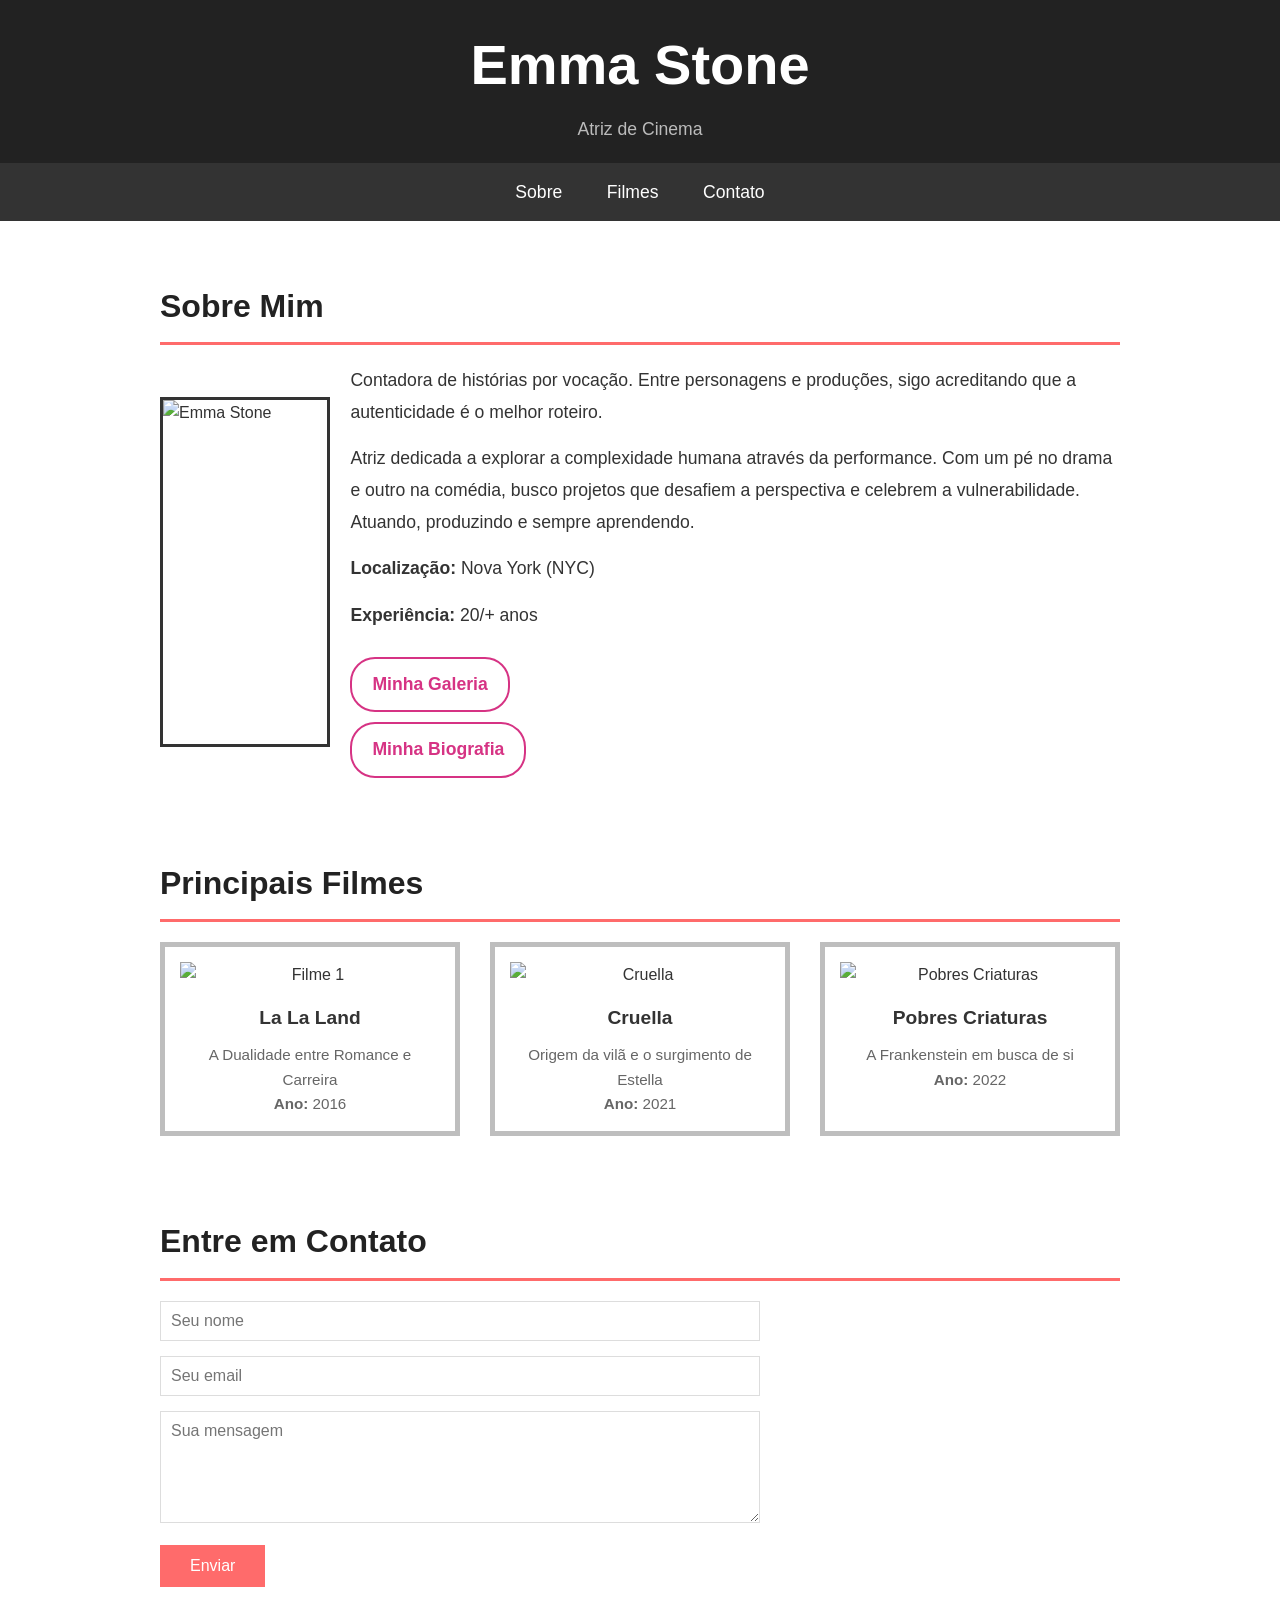
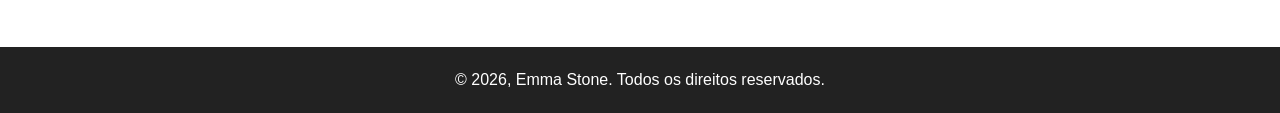
==== index.html @ 69a45856 "Add files via upload" ====
<!DOCTYPE html>
<html lang="pt-BR">

<head>
    <meta charset="UTF-8">
    <meta name="viewport" content="width=device-width, initial-scale=1.0">
    <title>Meu Portfólio - Emma Stone</title>
    <link rel="stylesheet" href="style.css">
    <style>
        * {
            margin: 0;
            padding: 0;
            box-sizing: border-box;
        }

        body {
            font-family: Arial, sans-serif;
            line-height: 1.6;
            color: #333;
        }

        header {
            background-color: #222;
            color: white;
            padding: 20px;
            text-align: center;
        }

        header h1 {
            font-size: 3.5rem;
            margin-bottom: 5px;
        }

        header p {
            font-size: 1.1rem;
            color: #bbb;
        }

        nav {
            background-color: #333;
            padding: 15px;
            text-align: center;
        }

        nav a {
            color: white;
            text-decoration: none;
            margin: 0 20px;
            font-size: 1.1rem;
        }

        nav a:hover {
            color: #ff6b6b;
        }

        section {
            max-width: 1000px;
            margin: 40px auto;
            padding: 20px;
        }

        section h2 {
            font-size: 2rem;
            margin-bottom: 20px;
            color: #222;
            border-bottom: 3px solid #ff6b6b;
            padding-bottom: 10px;
        }

        .sobre-content {
            display: flex;
            gap: 40px;
            align-items: center;
        }

        .sobre-content img {
            width: 400px;
            height: 350px;
            object-fit: cover;
            border: 3px solid #333;
        }

        .sobre-text p {
            margin-bottom: 15px;
            font-size: 1.1rem;
            line-height: 1.8;
        }

        .filmografia-grid {
            display: grid;
            grid-template-columns: repeat(3, 1fr);
            gap: 30px;
        }

        .filme {
            border: 5px solid #bebebe;
            padding: 15px;
            text-align: center;
        }

        .filme img {
            width: 100%;
            height: auto;
            object-fit: cover;
            margin-bottom: 15px;
            display: block;
        }

        .filme h3 {
            font-size: 1.2rem;
            margin-bottom: 10px;
        }

        .filme p {
            font-size: 0.95rem;
            color: #666;
        }



        .contato-form {
            max-width: 600px;
        }

        .contato-form input,
        .contato-form textarea {
            width: 100%;
            padding: 10px;
            margin-bottom: 15px;
            border: 1px solid #ddd;
            font-family: Arial, sans-serif;
            font-size: 1rem;
        }

        .contato-form button {
            background-color: #ff6b6b;
            color: white;
            padding: 12px 30px;
            border: none;
            font-size: 1rem;
            cursor: pointer;
        }

        .contato-form button:hover {
            background-color: #ee5a6f;
        }

        footer {
            background-color: #222;
            color: white;
            text-align: center;
            padding: 20px;
            margin-top: 40px;
        }

        @media (max-width: 768px) {

            .filmografia-grid {
                grid-template-columns: 1fr;
            }

        }

        .sobre-content {
            display: flex;
  align-items: center; 
  gap: 20px;           
  text-align: left;   
}
        
    </style>
</head>

<body>
    <header>
        <h1>Emma Stone</h1>
        <p>Atriz de Cinema</p>
    </header>

    <nav>
        <a href="#Sobre">Sobre</a>
        <a href="#Filmes">Filmes</a>
        <a href="#Contato">Contato</a>
    </nav>

    <section id="Sobre">
        <h2>Sobre Mim</h2>
        <div class="sobre-content">
            <img src="images/EmmaSobre.webp"
                alt="Emma Stone">
            <div class="sobre-text">
                <p>Contadora de histórias por vocação. Entre personagens e produções, sigo acreditando que a
                    autenticidade é o melhor roteiro.</p>
                <p>Atriz dedicada a explorar a complexidade humana através da performance. Com um pé no drama e outro na
                    comédia, busco projetos que desafiem a perspectiva e celebrem a vulnerabilidade. Atuando, produzindo
                    e sempre aprendendo.</p>
                <p><strong>Localização:</strong> Nova York (NYC)</p>
                <p><strong>Experiência:</strong> 20/+ anos</p>
                <p style="margin:0;"><a href="galeria.html" class="btn-link">Minha Galeria</a></p>
                <p style="margin:0;"><a href="biografia.html" class="btn-link">Minha Biografia</a></p>
            </div>
        </div>
    </section>

    <section id="Filmes">
        <h2>Principais Filmes</h2>
        <div class="filmografia-grid">
            <div class="filme">
                <img src="images/Lalaland.jpg" alt="Filme 1">
                <h3>La La Land</h3>
                <p>A Dualidade entre Romance e Carreira</p>
                <p><strong>Ano:</strong> 2016</p>
            </div>
            <div class="filme">
                <img src="images/Cruella1.webp" alt="Cruella">
                <h3>Cruella</h3>
                <p>Origem da vilã e o surgimento de Estella</p>
                <p><strong>Ano:</strong> 2021</p>
            </div>
            <div class="filme">
                <img src="images/EmmaPoor1.avif" alt="Pobres Criaturas">
                <h3>Pobres Criaturas</h3>
                <p>A Frankenstein em busca de si</p>
                <p><strong>Ano:</strong> 2022</p>
            </div>
        </div>
    </section>



    <section id="Contato">
        <h2>Entre em Contato</h2>
        <form class="contato-form">
            <input type="text" placeholder="Seu nome" required>
            <input type="email" placeholder="Seu email" required>
            <textarea rows="5" placeholder="Sua mensagem" required></textarea>
            <button type="submit">Enviar</button>
        </form>
    </section>

    <footer>
        <p>&copy; 2026, Emma Stone. Todos os direitos reservados.</p>
    </footer>
</body>

</html>
---- style.css ----
.btn-link {
  display: inline-block;   
  margin-top: 10px;        
  padding: 10px 20px;       
  background-color: white; 
  color: #d63384;            
  border: 2px solid #d63384; 
  border-radius: 25px;      
  text-decoration: none;    
  font-weight: bold;
  transition: 0.3s;          
  cursor: pointer;
}


.btn-link:hover {
  background-color: #d63384; 
  color: white;             
  transform: scale(1.05);    
  box-shadow: 0 5px 15px rgba(214, 51, 132, 0.3); 
}
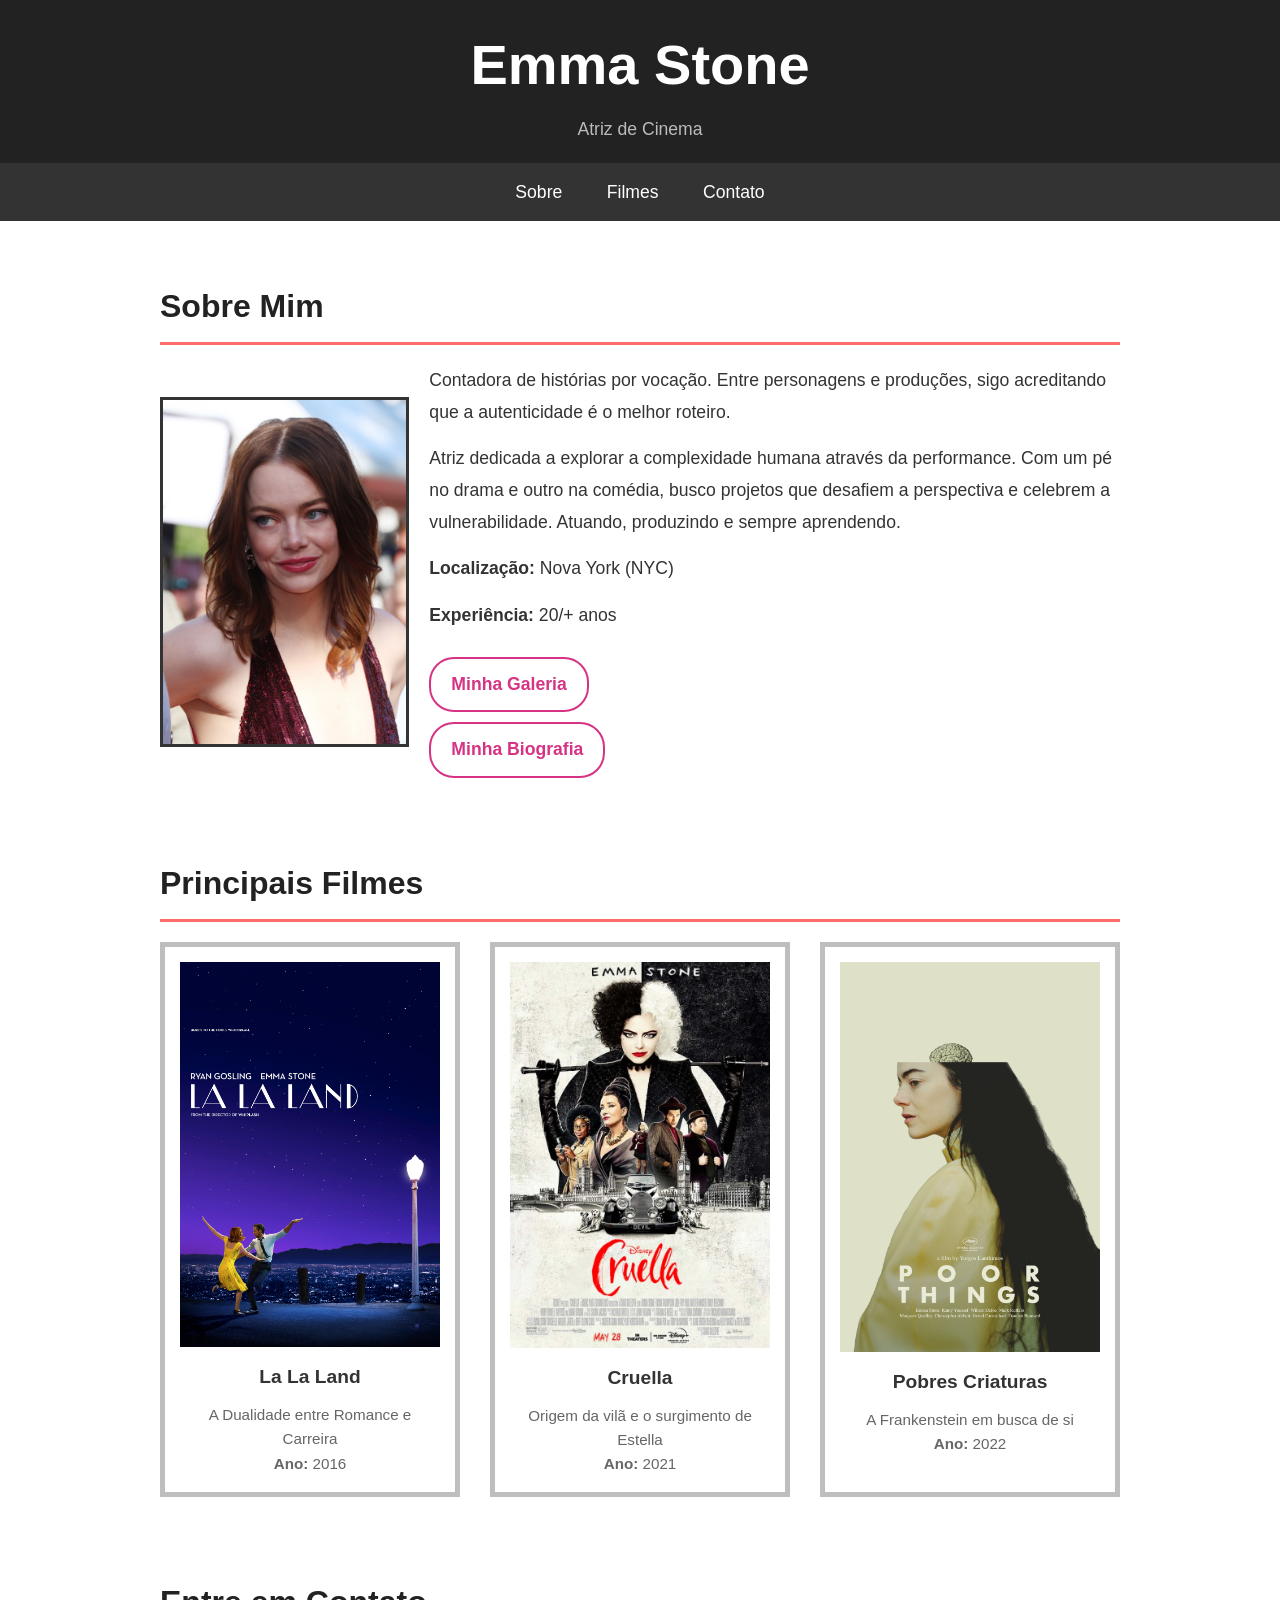
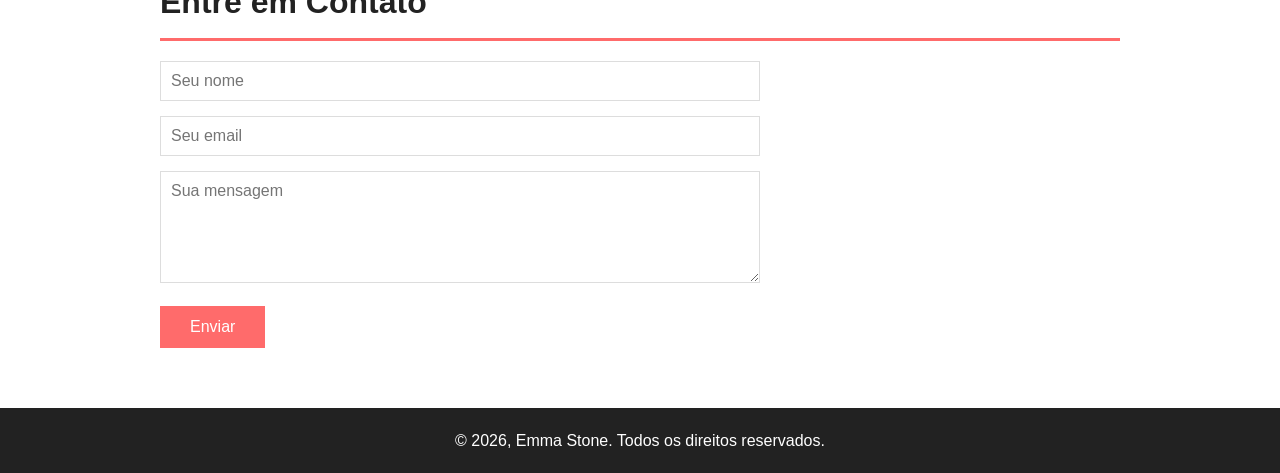
==== commit 1323db5b: "Update index.html" ====
--- a/index.html
+++ b/index.html
@@ -6,6 +6,7 @@
     <meta name="viewport" content="width=device-width, initial-scale=1.0">
     <title>Meu Portfólio - Emma Stone</title>
     <link rel="stylesheet" href="style.css">
+    <link rel="icon" type="image/png" href="images/IconeSite.png">
     <style>
         * {
             margin: 0;
@@ -243,4 +244,4 @@
     </footer>
 </body>
 
-</html>+</html>
